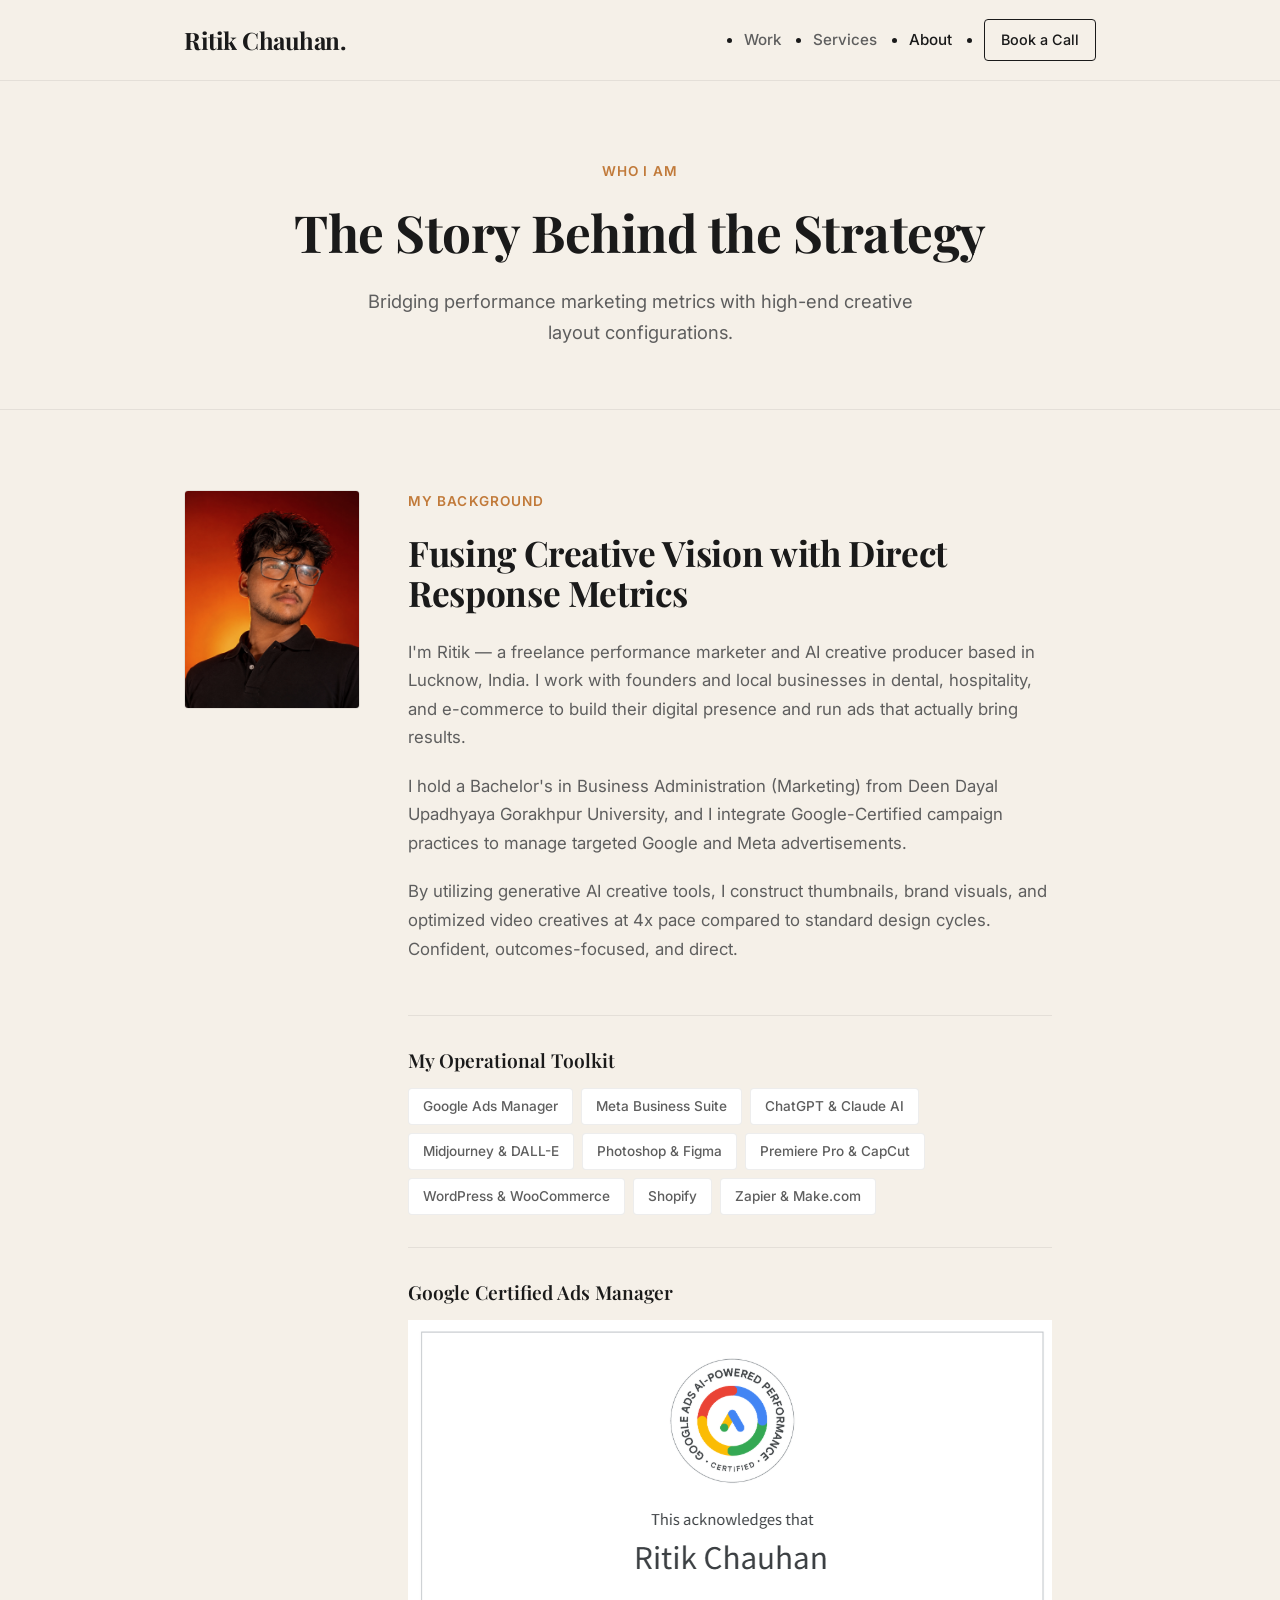
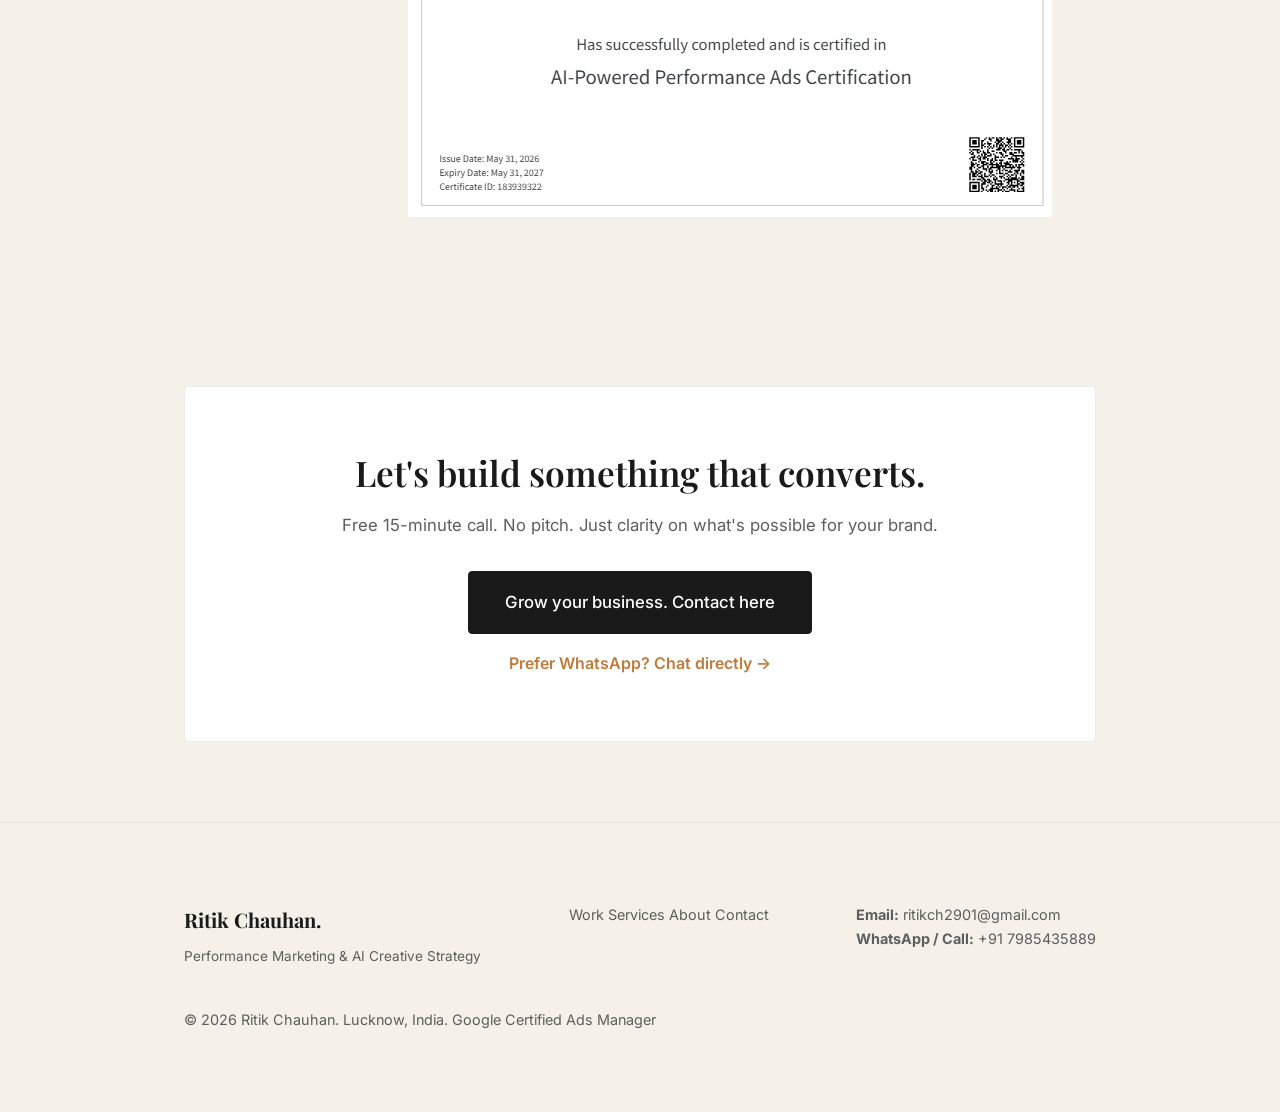
==== about/index.html @ 62567daa "Add files via upload" ====
<!DOCTYPE html>
<html lang="en">
<head>
  <meta charset="UTF-8">
  <meta name="viewport" content="width=device-width, initial-scale=1.0">
  <title>About | Ritik Chauhan - Performance &amp; AI Creative Strategist</title>
  
  <!-- SEO Meta Tags -->
  <meta name="description" content="Learn about Ritik Chauhan, a freelance performance marketer and AI creative producer based in Lucknow, India, helping founders scale conversions.">
  <meta name="keywords" content="Ritik Chauhan, About, Performance Marketer, Lucknow freelance marketer, Google certified, AI creative toolkit">
  <meta name="author" content="Ritik Chauhan">

  <!-- Favicon -->
  <link rel="icon" type="image/png" href="../Favicon.png">

  <!-- Stylesheet -->
  <link rel="stylesheet" href="../style.css">
  
  <!-- FontAwesome Icons CDN -->
  <link rel="stylesheet" href="https://cdnjs.cloudflare.com/ajax/libs/font-awesome/6.4.0/css/all.min.css">

  <!-- JSON-LD Schema Markup -->
  <script type="application/ld+json">
  {
    "@context": "https://schema.org",
    "@type": "AboutPage",
    "name": "About Ritik Chauhan",
    "url": "https://www.ritikchauhan.in/about/index.html",
    "description": "Background profile, qualifications, and operational AI toolsets of Ritik Chauhan.",
    "mainEntity": {
      "@type": "Person",
      "name": "Ritik Chauhan",
      "jobTitle": "Performance Marketer & AI Creative Strategist",
      "alumniOf": {
        "@type": "EducationalOrganization",
        "name": "Deen Dayal Upadhyaya Gorakhpur University"
      },
      "knowsAbout": [
        "Local SEO",
        "Graphic Design",
        "Google Ads",
        "Meta Ads",
        "Video Editing",
        "YouTube Thumbnails"
      ]
    }
  }
  </script>
</head>
<body>

  <!-- Navigation -->
  <header>
    <div class="container nav-container">
      <a href="../index.html" class="logo">Ritik Chauhan.</a>
      
      <nav>
        <ul class="nav-menu" id="nav-menu">
          <li><a href="../portfolio/index.html" class="nav-link">Work</a></li>
          <li><a href="../services/index.html" class="nav-link">Services</a></li>
          <li><a href="index.html" class="nav-link active">About</a></li>
          <li><a href="../contact/index.html" class="btn btn-secondary" style="padding: 8px 16px; font-size: 0.9rem;">Book a Call</a></li>
        </ul>
      </nav>
      
      <button class="mobile-toggle" id="mobile-toggle" aria-label="Toggle navigation menu">
        <span></span>
        <span></span>
        <span></span>
      </button>
    </div>
  </header>

  <!-- Page Header -->
  <section class="page-header-section">
    <div class="section-container">
      <span class="section-tagline">Who I Am</span>
      <h1 class="section-title">The Story Behind the Strategy</h1>
      <p class="section-subtitle">Bridging performance marketing metrics with high-end creative layout configurations.</p>
    </div>
  </section>

  <!-- About Me Section -->
  <section class="about-page-details reveal">
    <div class="section-container about-grid">
      <!-- Image Column -->
      <div class="about-image-column">
        <div class="about-photo-wrapper">
          <div class="about-photo-frame">
            <img src="../portrait.jpg" alt="Ritik Chauhan - AI Performance Strategist Portrait" class="about-portrait">
          </div>
        </div>
      </div>
      <!-- Content Column -->
      <div class="about-content-column">
        <span class="section-tagline">My Background</span>
        <h2 class="section-title" style="text-align: left; font-size: 2.2rem; margin-bottom: 24px;">Fusing Creative Vision with Direct Response Metrics</h2>
        <p class="about-text">
          I'm Ritik &mdash; a freelance performance marketer and AI creative producer based in Lucknow, India. I work with founders and local businesses in dental, hospitality, and e-commerce to build their digital presence and run ads that actually bring results.
        </p>
        <p class="about-text">
          I hold a Bachelor's in Business Administration (Marketing) from Deen Dayal Upadhyaya Gorakhpur University, and I integrate Google-Certified campaign practices to manage targeted Google and Meta advertisements.
        </p>
        <p class="about-text">
          By utilizing generative AI creative tools, I construct thumbnails, brand visuals, and optimized video creatives at 4x pace compared to standard design cycles. Confident, outcomes-focused, and direct.
        </p>
        
        <!-- Toolkit Cloud -->
        <div class="toolkit-cloud-wrapper">
          <h3 class="toolkit-title">My Operational Toolkit</h3>
          <div class="toolkit-cloud">
            <span class="tool-tag">Google Ads Manager</span>
            <span class="tool-tag">Meta Business Suite</span>
            <span class="tool-tag">ChatGPT &amp; Claude AI</span>
            <span class="tool-tag">Midjourney &amp; DALL-E</span>
            <span class="tool-tag">Photoshop &amp; Figma</span>
            <span class="tool-tag">Premiere Pro &amp; CapCut</span>
            <span class="tool-tag">WordPress &amp; WooCommerce</span>
            <span class="tool-tag">Shopify</span>
            <span class="tool-tag">Zapier &amp; Make.com</span>
          </div>
        </div>

        <!-- Google Ads Certificate -->
        <div style="margin-top: 32px; border-top: 1px solid var(--border-light); padding-top: 32px;">
          <h3 class="toolkit-title">Google Certified Ads Manager</h3>
          <div class="certificate-wrap glass-card" style="margin-top: 16px;">
            <img src="../google-ads-certification.png" alt="Google Ads AI-Powered Performance Ads Certification - Ritik Chauhan" class="certificate-img">
          </div>
        </div>
      </div>
    </div>
  </section>

  <!-- CTA Section -->
  <section class="cta-section reveal">
    <div class="section-container">
      <div class="cta-card">
        <div class="cta-content">
          <h2 class="cta-title">Let's build something that converts.</h2>
          <p class="cta-subtitle">Free 15-minute call. No pitch. Just clarity on what's possible for your brand.</p>
          <div class="cta-links">
            <a href="../contact/index.html" class="btn btn-primary" style="padding: 16px 36px; font-size: 1.05rem;">
              Grow your business. Contact here
            </a>
            <a href="https://wa.me/917985435889" target="_blank" class="btn-link" style="font-size: 1rem;">
              Prefer WhatsApp? Chat directly &rarr;
            </a>
          </div>
        </div>
      </div>
    </div>
  </section>

  <!-- Footer -->
  <footer>
    <div class="container footer-grid">
      <div class="footer-brand">
        <span class="footer-logo">Ritik Chauhan.</span>
        <p class="footer-tagline">Performance Marketing &amp; AI Creative Strategy</p>
      </div>
      
      <nav class="footer-nav">
        <a href="../portfolio/index.html">Work</a>
        <a href="../services/index.html">Services</a>
        <a href="index.html">About</a>
        <a href="../contact/index.html">Contact</a>
      </nav>
      
      <div class="footer-contact">
        <p><strong>Email:</strong> <a href="mailto:ritikch2901@gmail.com">ritikch2901@gmail.com</a></p>
        <p><strong>WhatsApp / Call:</strong> <a href="https://wa.me/917985435889" target="_blank" rel="noopener noreferrer">+91 7985435889</a></p>
      </div>
      
      <div class="footer-copyright">
        <span>&copy; 2026 Ritik Chauhan. Lucknow, India.</span>
        <span>Google Certified Ads Manager</span>
      </div>
    </div>
  </footer>

  <!-- Application Script -->
  <script src="../app.js"></script>
</body>
</html>
---- style.css ----
/* Custom Stylesheet for Ritik Chauhan Portfolio */

/* Google Fonts - Playfair Display (Serif) & Inter (Sans-serif) */
@import url('https://fonts.googleapis.com/css2?family=Inter:wght@300;400;500;600;700&family=Playfair+Display:ital,wght@0,400;0,600;0,700;1,400&display=swap');

:root {
  --font-serif: 'Playfair Display', Georgia, serif;
  --font-sans: 'Inter', -apple-system, BlinkMacSystemFont, "Segoe UI", Roboto, sans-serif;

  /* Color Palette - Minimalist Warm Cream */
  --bg-main: #F5F0E8;        /* Light Beige / Warm Cream */
  --bg-card: #FFFFFF;        /* Off-white sections */
  --text-dark: #1A1A1A;      /* Dark Charcoal */
  --text-muted: #5E5E5E;     /* Medium Gray */
  --accent: #C17A3A;         /* Terracotta Accent */
  --border-light: rgba(26, 26, 26, 0.08); /* Minimal Divider line */
  
  --transition-default: all 0.3s cubic-bezier(0.16, 1, 0.3, 1);
}

/* Reset & Base Styles */
* {
  box-sizing: border-box;
  margin: 0;
  padding: 0;
}

html {
  scroll-behavior: smooth;
  scroll-padding-top: 80px;
}

body {
  font-family: var(--font-sans);
  background-color: var(--bg-main);
  color: var(--text-dark);
  line-height: 1.7;
  -webkit-font-smoothing: antialiased;
}

/* Scrollbar */
::-webkit-scrollbar {
  width: 6px;
  height: 6px;
}
::-webkit-scrollbar-track {
  background: var(--bg-main);
}
::-webkit-scrollbar-thumb {
  background: rgba(26, 26, 26, 0.15);
  border-radius: 3px;
}
::-webkit-scrollbar-thumb:hover {
  background: rgba(26, 26, 26, 0.3);
}

/* Typography */
h1, h2, h3, h4, h5, h6 {
  font-family: var(--font-serif);
  color: var(--text-dark);
  font-weight: 600;
  line-height: 1.25;
}

a {
  text-decoration: none;
  color: inherit;
  transition: var(--transition-default);
}

/* Structural Components */
.container, .section-container {
  width: 100%;
  max-width: 960px;
  margin: 0 auto;
  padding: 0 24px;
}

.section {
  padding: 100px 0; /* Generous white space */
  border-bottom: 1px solid var(--border-light);
  position: relative;
}

.section:last-of-type {
  border-bottom: none;
}

/* Header & Navigation */
header {
  position: fixed;
  top: 0;
  left: 0;
  width: 100%;
  z-index: 100;
  background-color: rgba(245, 240, 232, 0.85); /* Blends with body */
  backdrop-filter: blur(12px);
  -webkit-backdrop-filter: blur(12px);
  border-bottom: 1px solid var(--border-light);
  transition: var(--transition-default);
}

.nav-container {
  display: flex;
  justify-content: space-between;
  align-items: center;
  height: 80px;
}

.logo {
  font-family: var(--font-serif);
  font-size: 1.5rem;
  font-weight: 700;
  letter-spacing: -0.02em;
}

.nav-menu {
  display: flex;
  align-items: center;
  gap: 32px;
}

.nav-link {
  font-size: 0.95rem;
  font-weight: 500;
  color: var(--text-muted);
}

.nav-link:hover, .nav-link.active {
  color: var(--text-dark);
}

/* Buttons */
.btn {
  display: inline-flex;
  align-items: center;
  gap: 8px;
  padding: 12px 24px;
  border-radius: 4px;
  font-weight: 500;
  font-size: 0.95rem;
  cursor: pointer;
  transition: var(--transition-default);
}

.btn-primary {
  background-color: var(--text-dark);
  color: #FFFFFF;
  border: 1px solid var(--text-dark);
}

.btn-primary:hover {
  background-color: var(--accent);
  border-color: var(--accent);
}

.btn-secondary {
  background-color: transparent;
  color: var(--text-dark);
  border: 1px solid var(--text-dark);
}

.btn-secondary:hover {
  background-color: rgba(26, 26, 26, 0.05);
}

.btn-link {
  font-weight: 600;
  color: var(--accent);
  display: inline-flex;
  align-items: center;
  gap: 4px;
}

.btn-link:hover {
  color: var(--text-dark);
}

.menu-toggle, .mobile-toggle {
  display: none;
  flex-direction: column;
  gap: 5px;
  background: none;
  border: none;
  cursor: pointer;
}

.menu-toggle span, .mobile-toggle span {
  display: block;
  width: 20px;
  height: 2px;
  background-color: var(--text-dark);
}

/* Hero Section - Split Screen Layout */
.hero {
  padding-top: 80px; /* Aligned with header height */
  padding-bottom: 0;
  border-bottom: 1px solid var(--border-light);
  overflow: hidden;
  background-color: var(--bg-main);
}

.hero-grid-split {
  display: grid;
  grid-template-columns: 45vw 55vw;
  align-items: stretch;
  min-height: calc(100vh - 80px);
  width: 100%;
}

.hero-visual-left {
  position: relative;
  overflow: hidden;
  height: 100%;
  min-height: 500px;
  background-color: #000000; /* Dark baseline for gradient visual */
}

.hero-portrait-img {
  width: 100%;
  height: 100%;
  object-fit: cover;
  object-position: center top;
  display: block;
}

.hero-portrait-fade {
  position: absolute;
  top: 0;
  right: -1px;
  width: 25%;
  height: 100%;
  background: linear-gradient(to right, rgba(245, 240, 232, 0), rgba(245, 240, 232, 1));
  pointer-events: none;
}

.hero-content-right {
  display: flex;
  flex-direction: column;
  justify-content: center;
  padding: 60px 80px 60px 64px;
}

.hero-label, .section-tagline {
  font-size: 0.85rem;
  font-weight: 600;
  text-transform: uppercase;
  letter-spacing: 0.08em;
  color: var(--accent);
  margin-bottom: 20px;
  display: block;
}

.hero-title, .section-title {
  font-size: 3.2rem;
  line-height: 1.15;
  margin-bottom: 24px;
  font-weight: 700;
  letter-spacing: -0.01em;
}

.hero-description, .section-subtitle {
  font-size: 1.15rem;
  color: var(--text-muted);
  margin-bottom: 20px;
}

.hero-actions {
  display: flex;
  gap: 16px;
  margin-bottom: 48px;
  flex-wrap: wrap;
}

.hero-trust {
  font-size: 0.85rem;
  color: var(--text-muted);
  border-top: 1px solid var(--border-light);
  padding-top: 20px;
  display: inline-block;
  align-self: flex-start;
}

/* Scroll Reveal Transitions (In and Out) */
.reveal {
  opacity: 0;
  transform: translateY(30px);
  transition: opacity 0.8s cubic-bezier(0.16, 1, 0.3, 1), 
              transform 0.8s cubic-bezier(0.16, 1, 0.3, 1);
}

.reveal.active {
  opacity: 1;
  transform: translateY(0);
}


/* Page Header Structure (for subpages) */
.page-header-section {
  padding-top: 160px;
  padding-bottom: 60px;
  border-bottom: 1px solid var(--border-light);
  text-align: center;
}

.page-header-section .section-subtitle {
  max-width: 600px;
  margin: 0 auto;
}

/* Credentials Strip */
.credentials-strip {
  background-color: var(--bg-card);
  padding: 30px 0;
  border-bottom: 1px solid var(--border-light);
}

.credentials-flex {
  display: flex;
  justify-content: space-between;
  align-items: center;
  flex-wrap: wrap;
  gap: 24px;
}

.cert-badge {
  display: inline-flex;
  align-items: center;
  gap: 8px;
  font-size: 0.9rem;
  font-weight: 600;
  color: var(--text-dark);
}

.cert-badge svg {
  color: var(--accent);
  fill: currentColor;
}

.stats-grid {
  display: flex;
  gap: 40px;
}

.stat-item {
  font-size: 0.95rem;
  color: var(--text-muted);
}

.stat-item strong {
  color: var(--text-dark);
  font-weight: 600;
}

/* Services Page & Elements */
.services-section-page {
  padding: 80px 0;
}

.services-grid {
  display: grid;
  grid-template-columns: repeat(3, 1fr);
  gap: 32px;
  margin-top: 32px;
}

.services-grid-5 {
  display: grid;
  grid-template-columns: repeat(2, 1fr);
  gap: 32px;
  margin-top: 32px;
}

.service-card {
  background-color: var(--bg-card);
  padding: 40px 32px;
  border-radius: 4px;
  border: 1px solid var(--border-light);
  display: flex;
  flex-direction: column;
  height: 100%;
}

.service-card h3, .service-card-title {
  font-size: 1.35rem;
  margin-bottom: 16px;
  font-family: var(--font-serif);
}

.service-card p, .service-card-description {
  color: var(--text-muted);
  font-size: 0.95rem;
  margin-bottom: 24px;
  flex-grow: 1;
}

.service-link {
  font-weight: 600;
  color: var(--accent);
  display: inline-flex;
  align-items: center;
  gap: 4px;
  font-size: 0.9rem;
}

.service-link:hover {
  color: var(--text-dark);
}

/* Case Study / Portfolio Section */
.portfolio-section-page {
  padding: 80px 0;
}

.portfolio-grid {
  display: grid;
  grid-template-columns: repeat(2, 1fr);
  gap: 32px;
  margin-top: 32px;
}

.case-card {
  background-color: var(--bg-card);
  padding: 40px;
  border-radius: 4px;
  border: 1px solid var(--border-light);
  display: flex;
  flex-direction: column;
  height: 100%;
}

.case-tag {
  display: inline-block;
  font-size: 0.8rem;
  font-weight: 600;
  text-transform: uppercase;
  letter-spacing: 0.05em;
  color: var(--accent);
  margin-bottom: 16px;
}

.case-card h3 {
  font-size: 1.6rem;
  margin-bottom: 20px;
}

.case-meta {
  margin-bottom: 24px;
  display: flex;
  flex-direction: column;
  gap: 12px;
  flex-grow: 1;
}

.case-meta p {
  font-size: 0.95rem;
  color: var(--text-muted);
  line-height: 1.6;
}

.case-meta strong {
  color: var(--text-dark);
}

.case-card-placeholder {
  background-color: transparent;
  border: 1px dashed rgba(26, 26, 26, 0.20);
  padding: 40px;
  border-radius: 4px;
  display: flex;
  flex-direction: column;
  justify-content: center;
  align-items: center;
  text-align: center;
  height: 100%;
}

.case-card-placeholder h3 {
  font-size: 1.35rem;
  color: var(--text-muted);
  margin-bottom: 8px;
}

.case-card-placeholder p {
  color: var(--text-muted);
  font-size: 0.9rem;
}

/* About Section & Page Grid */
.about-page-details {
  padding: 80px 0;
}

.about-grid {
  display: grid;
  grid-template-columns: 0.8fr 1.2fr;
  gap: 48px;
  align-items: flex-start;
}

.about-photo-wrapper {
  position: relative;
}

.about-photo-frame {
  border-radius: 4px;
  overflow: hidden;
  border: 1px solid var(--border-light);
}

.about-portrait {
  width: 100%;
  height: auto;
  display: block;
  filter: grayscale(15%);
}

.about-content-column {
  display: flex;
  flex-direction: column;
}

.about-text {
  font-size: 1.05rem;
  color: var(--text-muted);
  margin-bottom: 20px;
}

.toolkit-cloud-wrapper {
  margin-top: 32px;
  border-top: 1px solid var(--border-light);
  padding-top: 32px;
}

.toolkit-title {
  font-size: 1.2rem;
  margin-bottom: 16px;
  font-family: var(--font-serif);
}

.toolkit-cloud {
  display: flex;
  flex-wrap: wrap;
  gap: 8px;
}

.tool-tag {
  background-color: var(--bg-card);
  border: 1px solid var(--border-light);
  padding: 6px 14px;
  border-radius: 4px;
  font-size: 0.85rem;
  font-weight: 500;
  color: var(--text-muted);
}

/* Process Timeline (Services Page) */
.process-section {
  padding: 100px 0;
  background-color: var(--bg-card);
  border-bottom: 1px solid var(--border-light);
}

.section-header {
  text-align: center;
  max-width: 600px;
  margin: 0 auto 48px;
}

.process-timeline {
  display: grid;
  grid-template-columns: repeat(4, 1fr);
  gap: 24px;
}

.timeline-step {
  position: relative;
  padding-top: 24px;
}

.step-badge {
  font-family: var(--font-serif);
  font-size: 2.2rem;
  font-weight: 700;
  color: rgba(193, 122, 58, 0.15);
  margin-bottom: 12px;
  line-height: 1;
}

.step-title {
  font-size: 1.15rem;
  margin-bottom: 8px;
  font-family: var(--font-serif);
}

.step-desc {
  font-size: 0.9rem;
  color: var(--text-muted);
}

/* Contact Page Cards Layout */
.contact-cards-layout {
  padding: 80px 0;
}

.contact-cards-grid {
  display: grid;
  grid-template-columns: repeat(3, 1fr);
  gap: 24px;
}

.contact-card-item {
  background-color: var(--bg-card);
  padding: 48px 32px;
  border-radius: 4px;
  border: 1px solid var(--border-light);
  text-align: center;
  display: flex;
  flex-direction: column;
  align-items: center;
  height: 100%;
}

.contact-icon-box {
  width: 52px;
  height: 52px;
  border-radius: 50%;
  background-color: rgba(193, 122, 58, 0.08);
  color: var(--accent);
  display: flex;
  align-items: center;
  justify-content: center;
  font-size: 1.25rem;
  margin-bottom: 24px;
}

.contact-card-item h3 {
  font-size: 1.25rem;
  margin-bottom: 8px;
  font-family: var(--font-serif);
}

.contact-val-desc {
  font-size: 0.95rem;
  color: var(--text-muted);
  margin-bottom: 24px;
  flex-grow: 1;
}

.contact-action-btn {
  width: 100%;
  justify-content: center;
}

/* CTA Card Structure */
.cta-section {
  padding: 80px 0;
}

.cta-card {
  background-color: var(--bg-card);
  border: 1px solid var(--border-light);
  border-radius: 4px;
  padding: 64px 48px;
  text-align: center;
}

.cta-content {
  max-width: 640px;
  margin: 0 auto;
}

.cta-title {
  font-size: 2.2rem;
  margin-bottom: 16px;
}

.cta-subtitle {
  font-size: 1.05rem;
  color: var(--text-muted);
  margin-bottom: 32px;
}

.cta-links {
  display: flex;
  flex-direction: column;
  align-items: center;
  gap: 16px;
}

/* Footer Section */
footer, .main-footer {
  padding: 80px 0;
  border-top: 1px solid var(--border-light);
  font-size: 0.9rem;
  color: var(--text-muted);
}

.footer-grid, .footer-container {
  display: flex;
  justify-content: space-between;
  align-items: flex-start;
  flex-wrap: wrap;
  gap: 40px;
}

.footer-brand {
  max-width: 320px;
}

.footer-logo {
  font-family: var(--font-serif);
  font-size: 1.25rem;
  color: var(--text-dark);
  font-weight: 700;
  margin-bottom: 8px;
  display: block;
}

.footer-tagline {
  font-size: 0.85rem;
}

.footer-links-wrapper {
  display: flex;
}

.footer-links {
  display: flex;
  gap: 32px;
  list-style: none;
}

.footer-links a:hover {
  color: var(--text-dark);
}

.footer-bottom {
  width: 100%;
  margin-top: 48px;
  padding-top: 24px;
  border-top: 1px solid var(--border-light);
  display: flex;
  justify-content: space-between;
  align-items: center;
}

.footer-socials {
  display: flex;
  gap: 16px;
}

.footer-socials a {
  font-size: 1.1rem;
}

.footer-socials a:hover {
  color: var(--text-dark);
}

/* Headings Utilities */
.section-heading {
  font-size: 2rem;
  margin-bottom: 16px;
  text-align: center;
}

/* Mobile Responsiveness */
@media (max-width: 900px) {
  .services-grid, .services-grid-5 {
    grid-template-columns: 1fr;
    gap: 24px;
  }
  
  .portfolio-grid {
    grid-template-columns: 1fr;
    gap: 24px;
  }
  
  .contact-cards-grid {
    grid-template-columns: 1fr;
    gap: 24px;
  }
  
  .process-timeline {
    grid-template-columns: 1fr;
    gap: 32px;
  }
  
  .about-grid {
    grid-template-columns: 1fr;
    gap: 32px;
  }
  
  .hero-grid-split {
    grid-template-columns: 1fr;
    min-height: auto;
  }

  .hero-visual-left {
    height: 380px;
    min-height: auto;
  }

  .hero-portrait-fade {
    top: auto;
    bottom: -1px;
    right: 0;
    width: 100%;
    height: 35%;
    background: linear-gradient(to bottom, rgba(245, 240, 232, 0), rgba(245, 240, 232, 1));
  }

  .hero-content-right {
    padding: 40px 24px 60px 24px;
    text-align: center;
    align-items: center;
  }

  .hero-actions {
    justify-content: center;
  }

  .hero-trust {
    align-self: center;
  }
  
  .hero-title {
    font-size: 2.3rem;
  }
  
  .section-title {
    font-size: 2.2rem;
  }
}

@media (max-width: 768px) {
  .mobile-toggle, .menu-toggle {
    display: flex;
  }
  
  .nav-menu {
    position: fixed;
    top: 80px;
    left: -100%;
    width: 100%;
    height: calc(100vh - 80px);
    background-color: var(--bg-main);
    flex-direction: column;
    align-items: center;
    justify-content: flex-start;
    padding-top: 60px;
    gap: 32px;
    transition: var(--transition-default);
    border-top: 1px solid var(--border-light);
  }
  
  .nav-menu.open {
    left: 0;
  }
  
  .nav-cta {
    display: none;
  }
  
  .credentials-flex {
    flex-direction: column;
    align-items: center;
    text-align: center;
  }
  
  .stats-grid {
    flex-direction: column;
    gap: 16px;
  }
  
  .footer-grid {
    flex-direction: column;
    align-items: center;
    text-align: center;
  }
  
  .footer-links-wrapper {
    width: 100%;
    justify-content: center;
  }
  
  .footer-links {
    flex-direction: column;
    align-items: center;
    gap: 16px;
  }
  
  .footer-bottom {
    flex-direction: column;
    gap: 16px;
  }
}
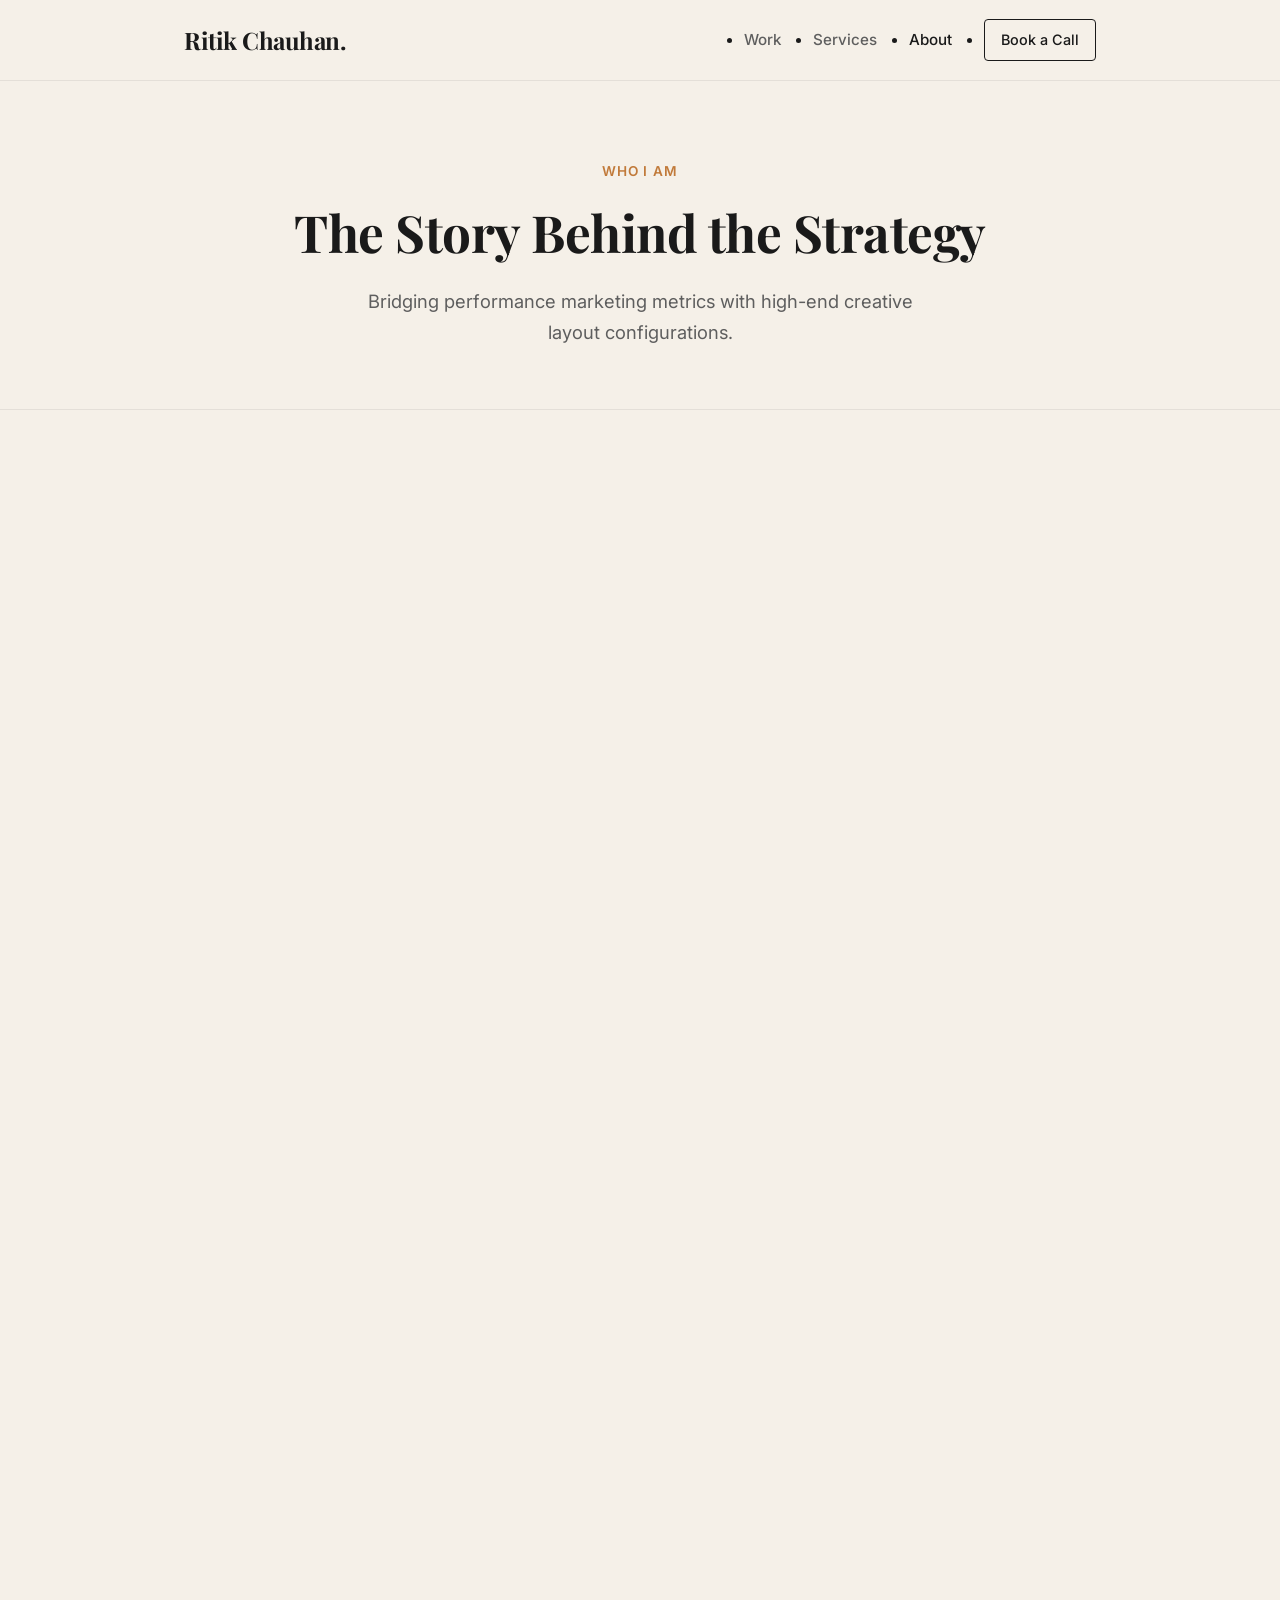
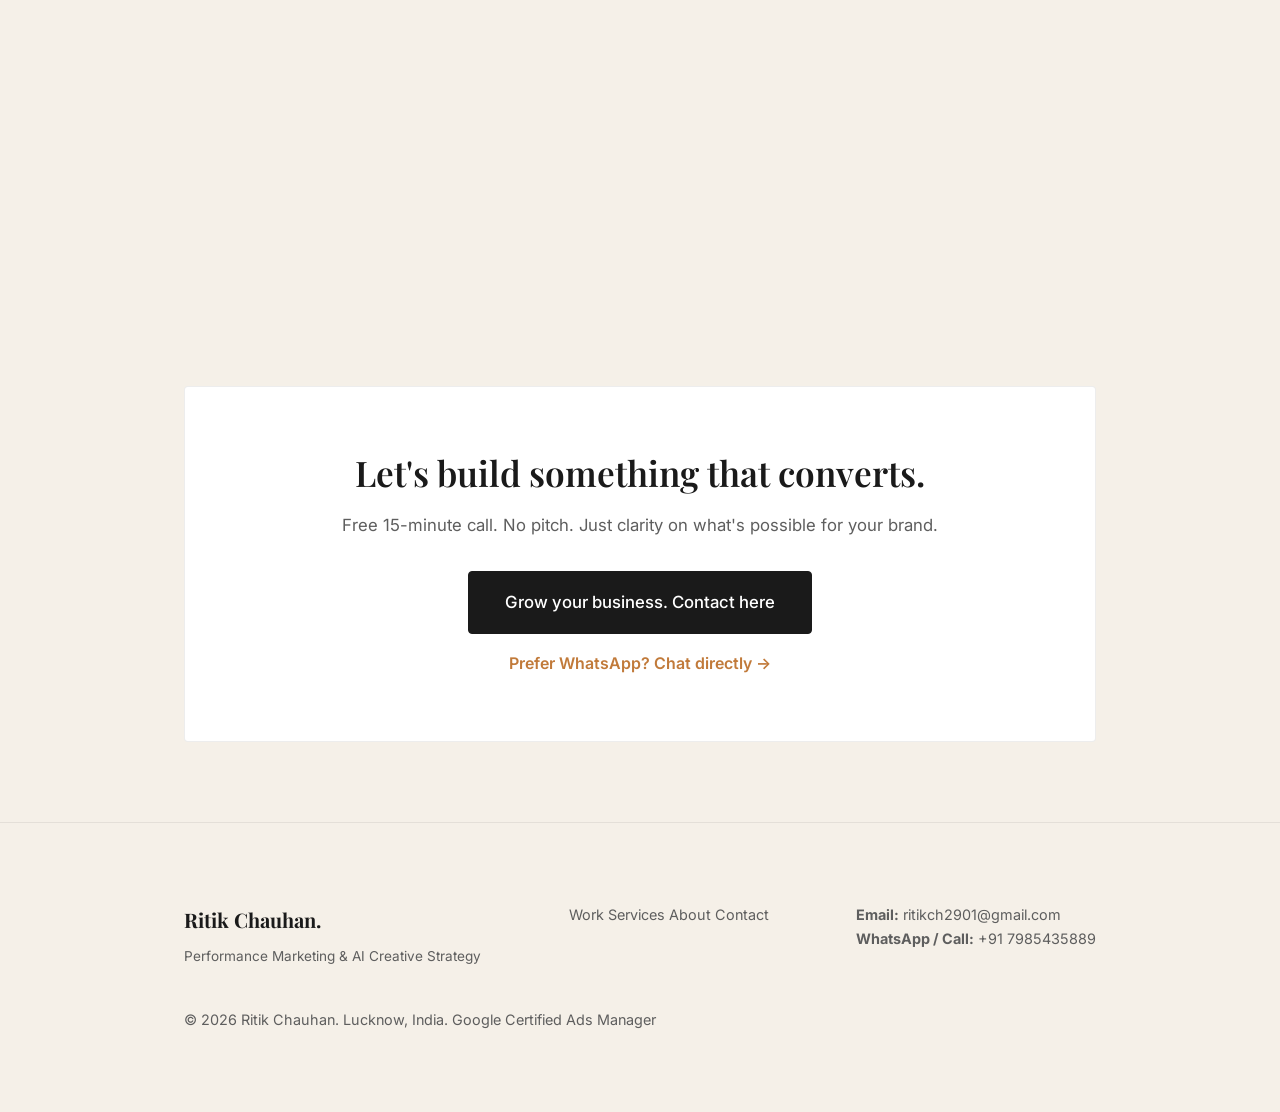
==== commit 4576f6fc: "portfolio href change" ====
--- a/about/index.html
+++ b/about/index.html
@@ -56,10 +56,10 @@
       
       <nav>
         <ul class="nav-menu" id="nav-menu">
-          <li><a href="../portfolio/index.html" class="nav-link">Work</a></li>
-          <li><a href="../services/index.html" class="nav-link">Services</a></li>
+          <li><a href="/portfolio/" class="nav-link">Work</a></li>
+          <li><a href="/services/" class="nav-link">Services</a></li>
           <li><a href="index.html" class="nav-link active">About</a></li>
-          <li><a href="../contact/index.html" class="btn btn-secondary" style="padding: 8px 16px; font-size: 0.9rem;">Book a Call</a></li>
+          <li><a href="/contact/" class="btn btn-secondary" style="padding: 8px 16px; font-size: 0.9rem;">Book a Call</a></li>
         </ul>
       </nav>
       
@@ -161,10 +161,10 @@
       </div>
       
       <nav class="footer-nav">
-        <a href="../portfolio/index.html">Work</a>
-        <a href="../services/index.html">Services</a>
-        <a href="index.html">About</a>
-        <a href="../contact/index.html">Contact</a>
+        <a href="/portfolio/">Work</a>
+        <a href="/services/">Services</a>
+        <a href="/about/">About</a>
+        <a href="/contact/">Contact</a>
       </nav>
       
       <div class="footer-contact">
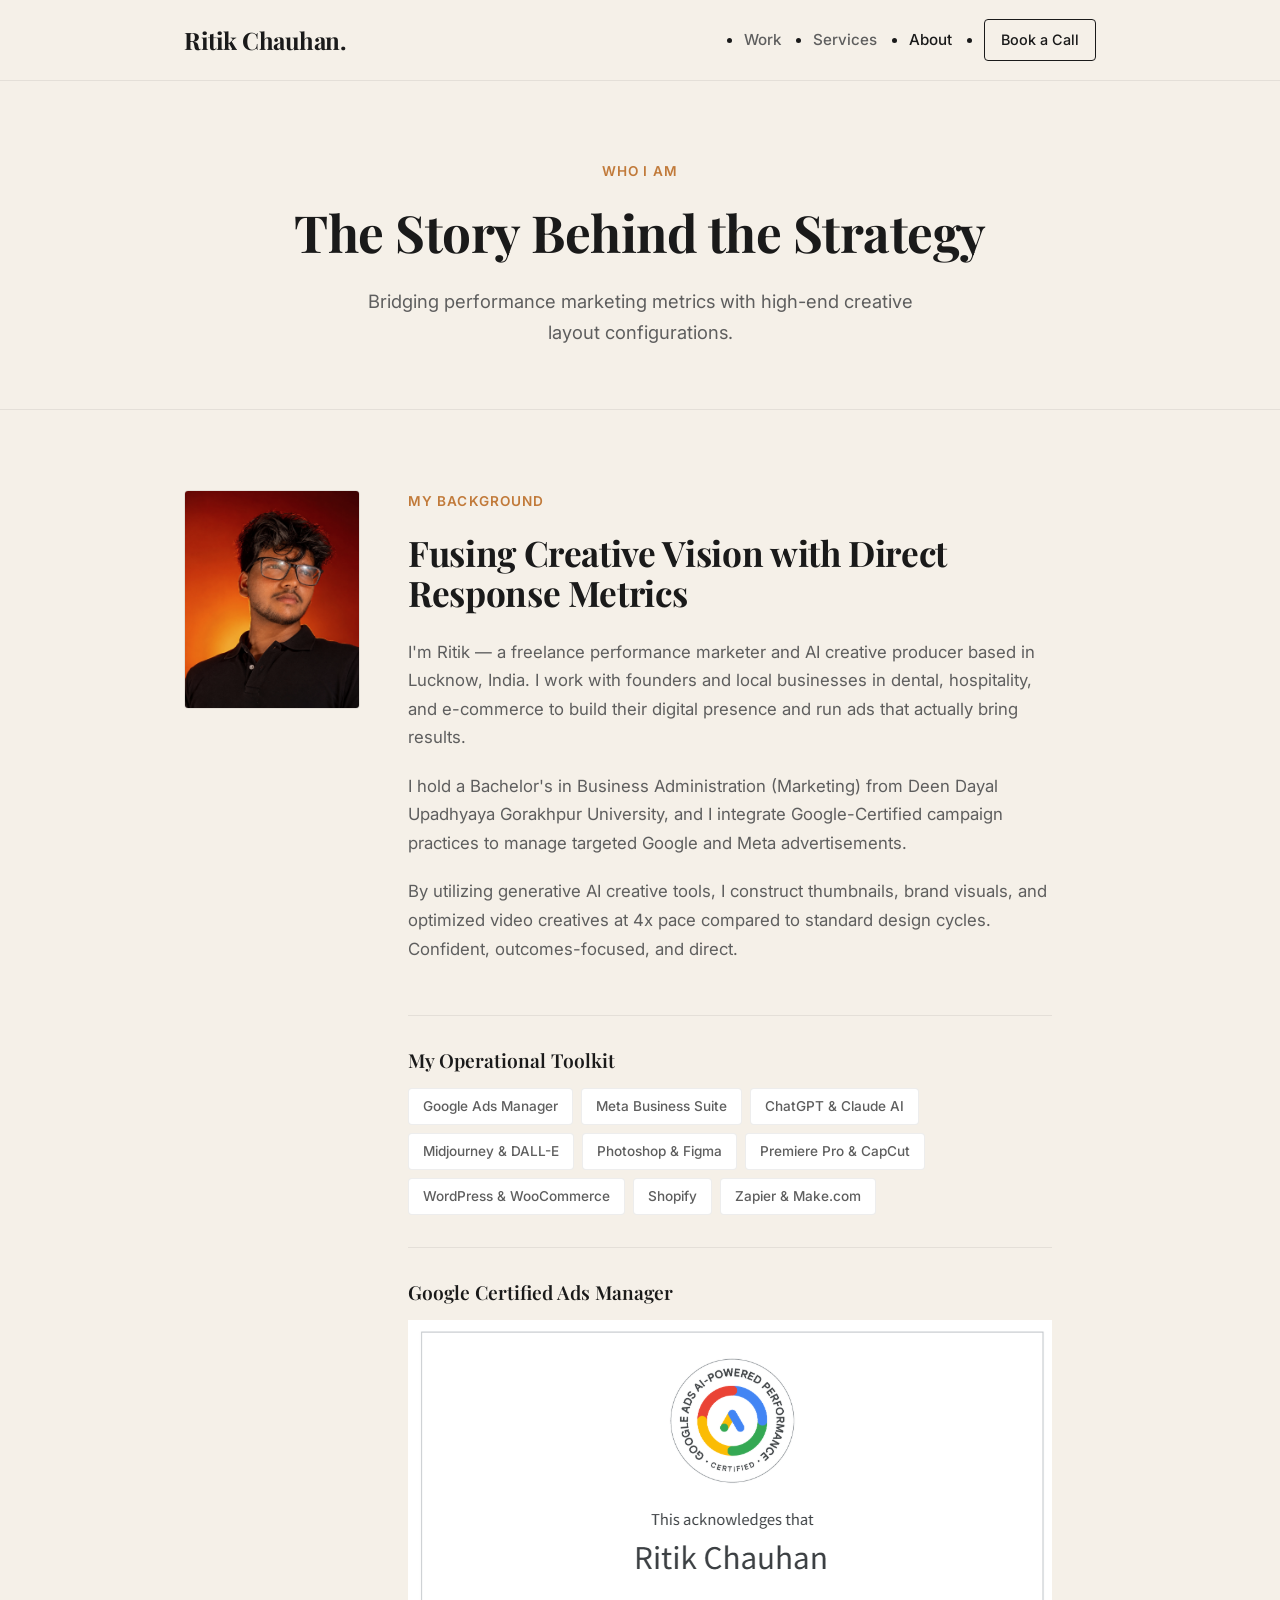
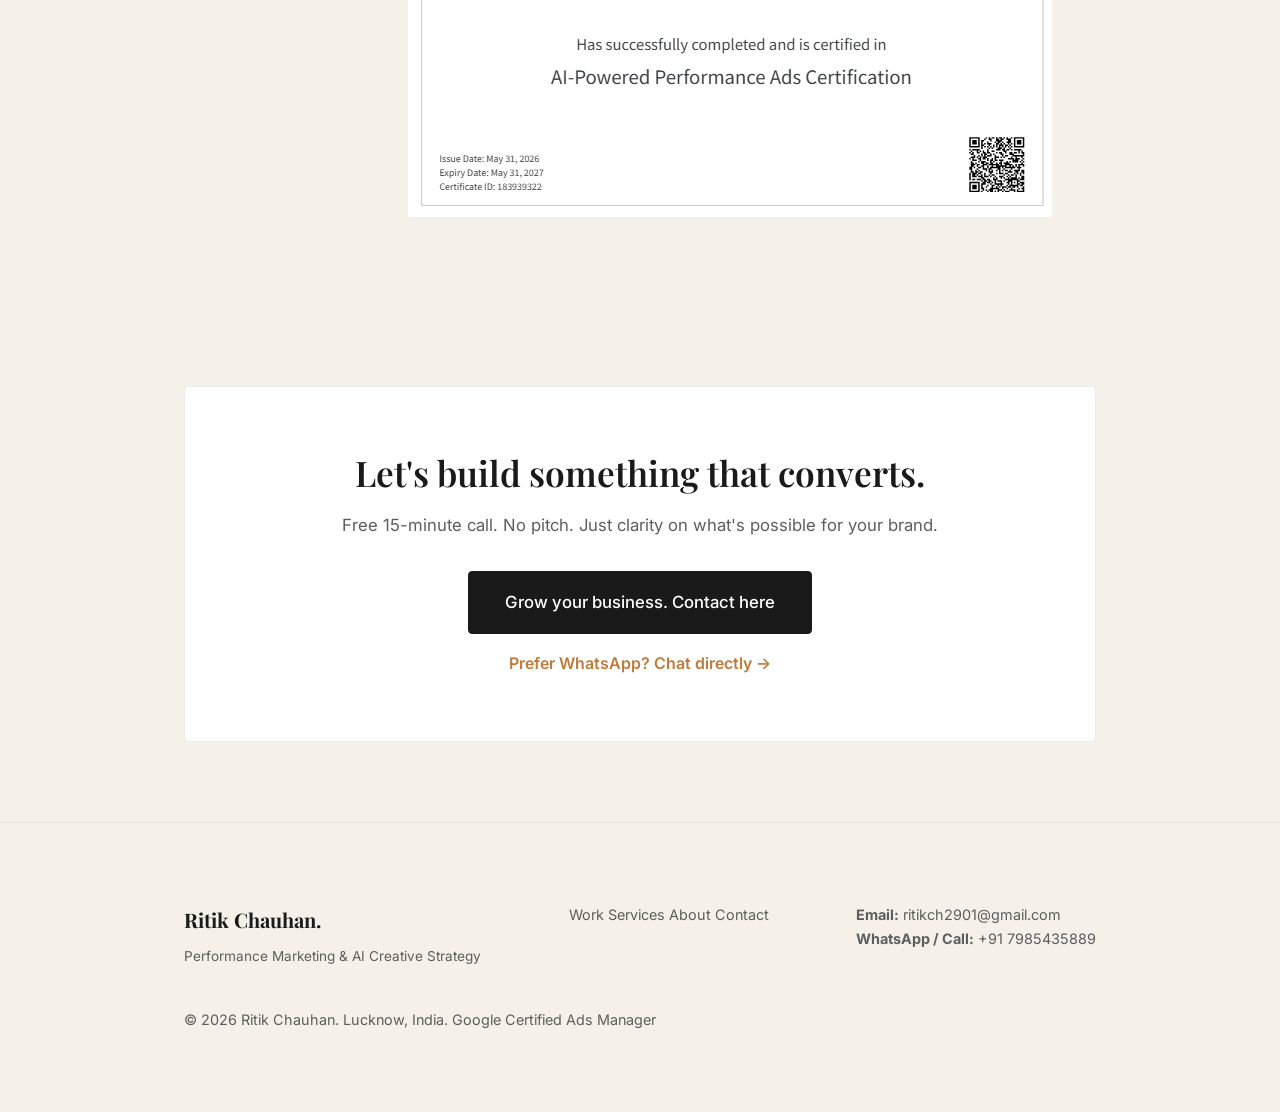
==== commit 2fd62b10: "Homepage check" ====
--- a/about/index.html
+++ b/about/index.html
@@ -25,7 +25,7 @@
     "@context": "https://schema.org",
     "@type": "AboutPage",
     "name": "About Ritik Chauhan",
-    "url": "https://www.ritikchauhan.in/about/index.html",
+    "url": "https://www.ritikchauhan.in/about/",
     "description": "Background profile, qualifications, and operational AI toolsets of Ritik Chauhan.",
     "mainEntity": {
       "@type": "Person",
@@ -52,13 +52,13 @@
   <!-- Navigation -->
   <header>
     <div class="container nav-container">
-      <a href="../index.html" class="logo">Ritik Chauhan.</a>
+      <a href="/" class="logo">Ritik Chauhan.</a>
       
       <nav>
         <ul class="nav-menu" id="nav-menu">
           <li><a href="/portfolio/" class="nav-link">Work</a></li>
           <li><a href="/services/" class="nav-link">Services</a></li>
-          <li><a href="index.html" class="nav-link active">About</a></li>
+          <li><a href="/" class="nav-link active">About</a></li>
           <li><a href="/contact/" class="btn btn-secondary" style="padding: 8px 16px; font-size: 0.9rem;">Book a Call</a></li>
         </ul>
       </nav>
@@ -140,7 +140,7 @@
           <h2 class="cta-title">Let's build something that converts.</h2>
           <p class="cta-subtitle">Free 15-minute call. No pitch. Just clarity on what's possible for your brand.</p>
           <div class="cta-links">
-            <a href="../contact/index.html" class="btn btn-primary" style="padding: 16px 36px; font-size: 1.05rem;">
+            <a href="/contact/" class="btn btn-primary" style="padding: 16px 36px; font-size: 1.05rem;">
               Grow your business. Contact here
             </a>
             <a href="https://wa.me/917985435889" target="_blank" class="btn-link" style="font-size: 1rem;">
